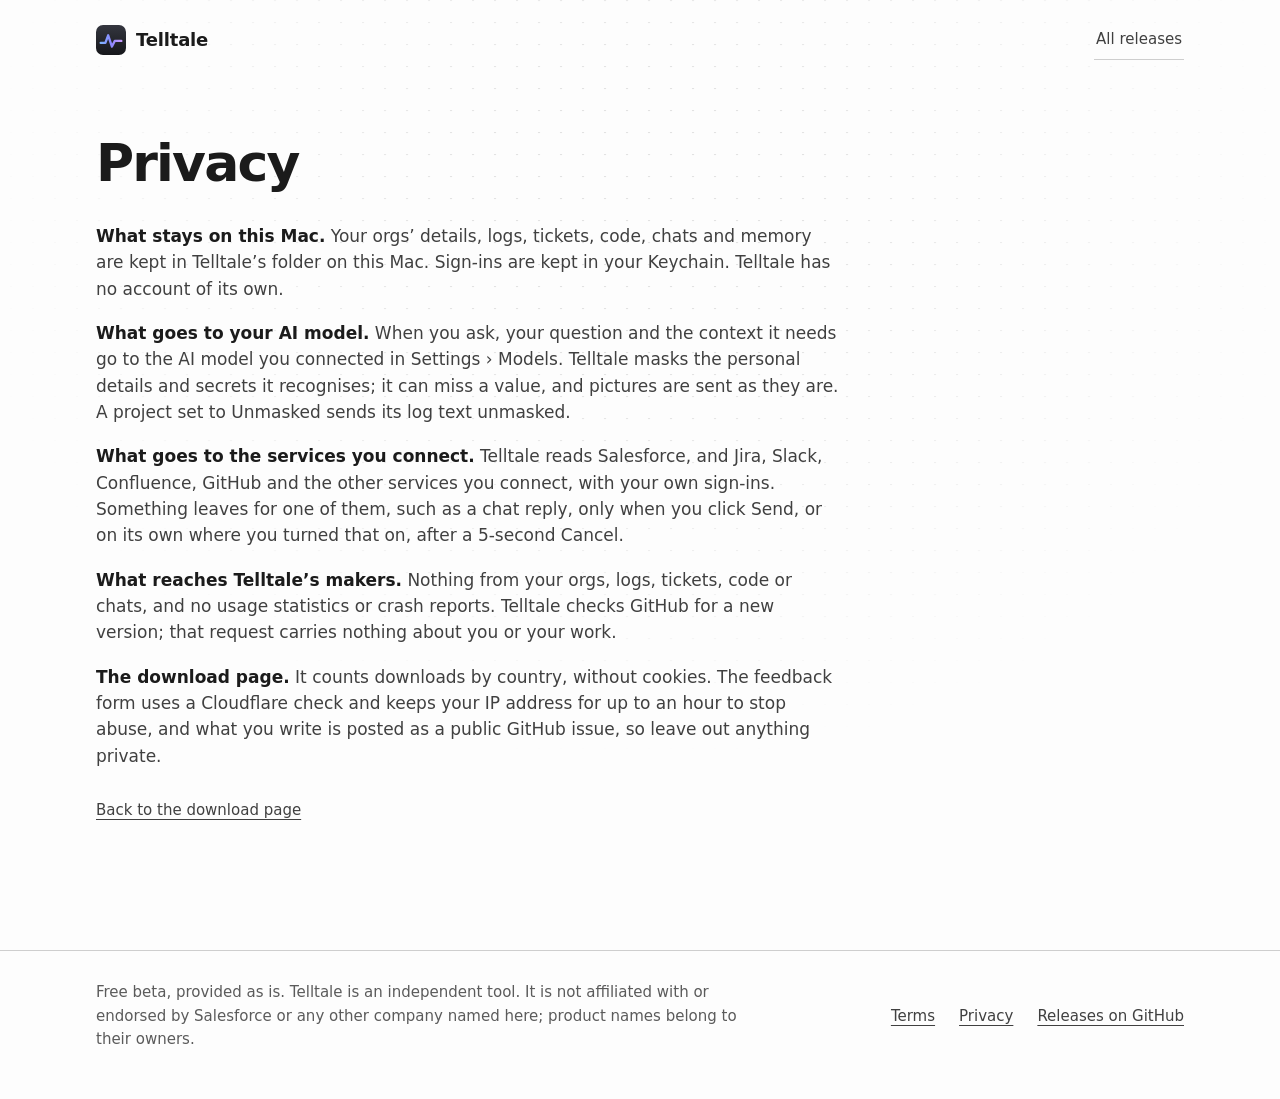
==== docs/privacy.html @ b75dddf7 "Download page: Terms and Privacy pages, footer line and links, feedback notice, counting line Owner " ====
<!doctype html>
<html lang="en">
<head>
<meta charset="utf-8">
<meta name="viewport" content="width=device-width, initial-scale=1">
<title>Privacy — Telltale</title>
<meta name="description" content="Kept on this Mac. Sent only to the AI model and services you connect.">
<meta name="color-scheme" content="light dark">
<link rel="icon" href="favicon.svg" type="image/svg+xml">
<style>
:root{
  --bg:oklch(0.995 0 60); --bg-subtle:oklch(0.968 0 60); --bg-raised:#fff; --bg-muted:oklch(0.93 0 60);
  --fg:oklch(0.22 0 60); --fg-2:oklch(0.37 0 60); --fg-muted:oklch(0.47 0 60);
  --line:oklch(0.85 0 60); --line-subtle:oklch(0.91 0 60);
  --accent:oklch(0.3 0 60); --on-accent:#fff; --accent-tint:oklch(0.3 0 60 / .07);
  --live:oklch(0.58 0.19 280); --live-text:oklch(0.52 0.17 280); --live-tint:oklch(0.58 0.19 280 / .09);
  --danger-text:oklch(0.5 0.14 24); --danger-tint:oklch(0.62 0.14 24 / .1);
  --ok:oklch(0.46 0.085 158); --ok-tint:oklch(0.58 0.09 158 / .1);
  --code-bg:oklch(0.965 0 60);
  --dot:oklch(0.3 0 60 / .13);
  --trace-a:#7FB4FF; --trace-b:#8A86FF; --trace-c:#C79BFF; --glow:rgba(111,107,255,.28);
  --shadow:0 1px 2px oklch(0.2 0 60 / .08),0 24px 60px -12px oklch(0.2 0.05 280 / .28),0 60px 120px -30px oklch(0.3 0.1 280 / .3);
  --font:-apple-system,BlinkMacSystemFont,system-ui,"Segoe UI",sans-serif;
  --mono:ui-monospace,"SF Mono",Menlo,Consolas,monospace;
  --ease:cubic-bezier(.2,.8,.2,1);
}
@media (prefers-color-scheme:dark){:root{
  --bg:oklch(0.225 0 60); --bg-subtle:oklch(0.205 0 60); --bg-raised:oklch(0.258 0 60); --bg-muted:oklch(0.295 0 60);
  --fg:oklch(0.9 0 75); --fg-2:oklch(0.8 0 75); --fg-muted:oklch(0.72 0 70);
  --line:oklch(0.38 0 60); --line-subtle:oklch(0.31 0 60);
  --accent:oklch(0.9 0 60); --on-accent:oklch(0.18 0 60); --accent-tint:oklch(0.9 0 60 / .1);
  --live:oklch(0.7 0.11 282); --live-text:oklch(0.8 0.08 282); --live-tint:oklch(0.7 0.11 282 / .13);
  --danger-text:oklch(0.8 0.09 24); --danger-tint:oklch(0.65 0.13 24 / .14);
  --ok:oklch(0.8 0.09 158); --ok-tint:oklch(0.7 0.095 158 / .14);
  --code-bg:oklch(0.245 0 60);
  --dot:oklch(0.88 0 60 / .16);
  --glow:rgba(138,134,255,.32);
  --shadow:0 1px 0 oklch(1 0 0 / .06) inset,0 30px 80px -10px rgba(0,0,0,.6),0 0 120px -20px rgba(111,107,255,.35);
}}
*{box-sizing:border-box}
html{-webkit-text-size-adjust:100%;scroll-behavior:smooth}
body{margin:0;background:var(--bg);color:var(--fg);font:400 17px/1.55 var(--font);-webkit-font-smoothing:antialiased;overflow-x:hidden}
a{color:inherit}
:focus-visible{outline:2px solid var(--live-text);outline-offset:3px;border-radius:6px}
.wrap{width:100%;max-width:1120px;margin:0 auto;padding:0 16px}
.skip{position:absolute;left:16px;top:-60px;background:var(--accent);color:var(--on-accent);padding:10px 14px;border-radius:8px;z-index:10}
.skip:focus{top:12px}

/* backdrop: dot grid that fades out, like the app's Signal field */
.backdrop{position:absolute;inset:0 0 auto 0;height:900px;z-index:-1;pointer-events:none;
  background:radial-gradient(circle at 50% 0,var(--dot) 1.2px,transparent 1.6px) 0 0/22px 22px;
  -webkit-mask-image:radial-gradient(ellipse 70% 80% at 50% 25%,#000 20%,transparent 75%);mask-image:radial-gradient(ellipse 70% 80% at 50% 25%,#000 20%,transparent 75%)}
header.top{display:flex;align-items:center;justify-content:space-between;padding:20px 0}
.brand{display:flex;align-items:center;gap:10px;font-weight:650;font-size:18px;letter-spacing:-.01em;text-decoration:none}
.brand svg{width:30px;height:30px;display:block}
.toplink{font-size:15px;color:var(--fg-2);text-decoration:none;padding:8px 2px;border-bottom:1px solid var(--line)}
.toplink:hover{color:var(--fg);border-color:var(--fg)}

.hero{text-align:center;padding:clamp(36px,7vw,84px) 0 0;position:relative}
h1{margin:0 auto;font-size:clamp(40px,8.4vw,92px);line-height:1;letter-spacing:-.045em;font-weight:700;max-width:14ch;text-wrap:balance}
h1 .trace{background:linear-gradient(95deg,var(--trace-a),var(--trace-b) 45%,var(--trace-c));-webkit-background-clip:text;background-clip:text;color:transparent;background-size:200% 100%;animation:sheen 7s ease-in-out infinite alternate}
@keyframes sheen{to{background-position:100% 0}}
.lede{margin:22px auto 0;max-width:34em;font-size:clamp(17px,2.2vw,21px);color:var(--fg-2);text-wrap:balance}
.cta{margin:34px auto 0;display:flex;flex-direction:column;align-items:center;gap:10px}
.btn{display:inline-flex;align-items:center;gap:10px;background:var(--accent);color:var(--on-accent);font-weight:600;font-size:18px;text-decoration:none;padding:16px 28px;border-radius:14px;min-height:52px;box-shadow:0 1px 0 oklch(1 0 0 / .2) inset,0 10px 30px -8px var(--glow);transition:transform .18s var(--ease),box-shadow .18s var(--ease)}
.btn:hover{transform:translateY(-2px);box-shadow:0 1px 0 oklch(1 0 0 / .2) inset,0 16px 40px -8px var(--glow)}
.btn:active{transform:translateY(0)}
.btn svg{width:20px;height:20px;flex:none}
.btn .bt{display:flex;flex-direction:column;align-items:flex-start;line-height:1.2;text-align:left}
.btn .bl{font-size:18px;font-weight:650}
.btn small{font-size:13.5px;font-weight:450;opacity:.85;margin-top:2px}
.btn.sec{background:var(--bg-raised);color:var(--fg);border:1px solid var(--line);box-shadow:none}
.btn.sec:hover{border-color:var(--fg-2);box-shadow:none}
.btn[hidden]{display:none}
.dls{display:flex;flex-wrap:wrap;justify-content:center;gap:12px}
.latest{margin:0;display:inline-flex;align-items:center;gap:10px;flex-wrap:wrap;justify-content:center;font-size:16px;color:var(--fg-2);background:var(--bg-subtle);border:1px solid var(--line);border-radius:99px;padding:6px 16px 6px 6px}
.latest b{color:var(--fg);font-weight:650}
.latest .pill{background:var(--live-tint);color:var(--live-text);font-weight:600;font-size:13.5px;padding:3px 12px;border-radius:99px}
.latest .sep{opacity:.5;margin:0 -4px}
.meta{font-size:14.5px;color:var(--fg-muted);min-height:22px;margin:0}
.alt{font-size:15px;margin:0;color:var(--fg-2)}
.alt a{text-underline-offset:3px}
.alt[hidden]{display:none}
.hint{font-size:14px;color:var(--fg-muted);margin:2px 0 0;max-width:38em}

/* the window */
.stage{margin:clamp(40px,6vw,72px) auto 0;perspective:1800px;position:relative;max-width:1100px}
.stage::before{content:"";position:absolute;left:6%;right:6%;top:12%;bottom:-8%;background:radial-gradient(closest-side,var(--glow),transparent);filter:blur(34px);z-index:0}
.win{position:relative;z-index:1;margin:0;text-align:left;background:var(--bg-raised);border:1px solid var(--line);border-radius:14px;box-shadow:var(--shadow);transform:rotateX(var(--rx,0deg)) rotateY(var(--ry,0deg));transition:transform .25s var(--ease);will-change:transform;overflow:hidden}
.win-bar{display:flex;align-items:center;gap:8px;padding:10px 14px;background:var(--bg-subtle);border-bottom:1px solid var(--line-subtle);position:relative}
.lights{display:flex;gap:7px;flex:none}
.lights i{width:12px;height:12px;border-radius:50%;display:block;background:var(--bg-muted);box-shadow:inset 0 0 0 1px var(--line)}
.win-title{font-size:13px;color:var(--fg-muted);margin:0 auto;padding-right:48px}
.win-bar .sweep{position:absolute;left:0;right:0;bottom:-1px;height:2px;background:linear-gradient(90deg,transparent,var(--trace-a),var(--trace-b),var(--trace-c),transparent);background-size:40% 100%;background-repeat:no-repeat;animation:sweep 2.6s linear infinite}
@keyframes sweep{from{background-position:-40% 0}to{background-position:140% 0}}
.slides{position:relative;aspect-ratio:1600/1025;background:var(--bg)}
.slide{position:absolute;inset:0;margin:0;opacity:0;visibility:hidden;transform:translateX(18px) scale(.995);transition:opacity .7s var(--ease),transform .7s var(--ease),visibility 0s .7s}
.slide.on{opacity:1;visibility:visible;transform:none;transition:opacity .7s var(--ease),transform .7s var(--ease)}
.slide img,.shot img{display:block;width:100%;height:auto}
.tabs{display:flex;flex-wrap:wrap;justify-content:center;gap:8px;margin:22px 0 0;padding:0;list-style:none}
.tab{font:inherit;font-size:15px;font-weight:550;color:var(--fg-2);background:var(--bg-subtle);border:1px solid var(--line-subtle);border-radius:99px;padding:8px 18px;min-height:40px;cursor:pointer;position:relative;overflow:hidden}
.tab:hover{border-color:var(--line);color:var(--fg)}
.tab[aria-pressed="true"]{background:var(--bg-raised);border-color:var(--live);color:var(--fg);box-shadow:0 0 0 1px var(--live)}
.tab i{position:absolute;left:0;bottom:0;height:2px;width:0;background:linear-gradient(90deg,var(--trace-a),var(--trace-c))}
.tab[aria-pressed="true"] i{animation:fill var(--dur,6.5s) linear forwards}
.paused .tab i{animation-play-state:paused}
@keyframes fill{to{width:100%}}
.caption{margin:12px 0 0;text-align:center;font-size:16px;color:var(--fg-2);min-height:26px}
.fine-print{margin:6px 0 0;text-align:center;font-size:13.5px;color:var(--fg-muted)}
.feat{display:grid;grid-template-columns:minmax(0,5fr) minmax(0,7fr);gap:28px clamp(28px,5vw,64px);align-items:center;padding:clamp(28px,4vw,52px) 0;border-top:1px solid var(--line)}
.feat.flip .copy{order:2}
.feat h3{margin:0 0 12px;font-size:clamp(24px,3.2vw,34px);line-height:1.1;letter-spacing:-.03em;font-weight:680;text-wrap:balance}
.feat p{margin:0 0 12px;color:var(--fg-2)}
.feat ul{margin:14px 0 0;padding:0;list-style:none;display:grid;gap:8px}
.feat li{padding-left:22px;position:relative;font-size:16px;color:var(--fg-2)}
.feat li::before{content:"";position:absolute;left:2px;top:.62em;width:8px;height:8px;border-radius:50%;background:linear-gradient(135deg,var(--trace-a),var(--trace-c))}
.shot{margin:0;border:1px solid var(--line);border-radius:12px;overflow:hidden;background:var(--bg);box-shadow:0 1px 2px oklch(0.2 0 60 / .06),0 20px 50px -20px oklch(0.2 0.05 280 / .3)}
@media (prefers-color-scheme:dark){.shot{box-shadow:0 20px 50px -20px rgba(0,0,0,.7),0 0 60px -30px rgba(111,107,255,.35)}}
@media (max-width:820px){.feat{grid-template-columns:1fr}.feat.flip .copy{order:0}.win-title{display:none}.tab{padding:6px 14px;font-size:14px}}
section{padding:clamp(64px,9vw,120px) 0 0}
h2{margin:0 0 clamp(24px,4vw,44px);font-size:clamp(28px,4.6vw,48px);line-height:1.05;letter-spacing:-.035em;font-weight:700;max-width:18ch;text-wrap:balance}
.rows{border-top:1px solid var(--line)}
.row{display:grid;grid-template-columns:minmax(0,5fr) minmax(0,7fr);gap:8px 40px;padding:26px 0;border-bottom:1px solid var(--line)}
.row h3{margin:0;font-size:clamp(19px,2.4vw,24px);line-height:1.2;letter-spacing:-.02em;font-weight:650}
.row p{margin:0;color:var(--fg-2);max-width:40em}
.new-head{display:flex;flex-wrap:wrap;align-items:baseline;gap:6px 16px;margin-bottom:22px}
.new-head h2{margin:0}
.ver{font:13.5px var(--mono);color:var(--fg-muted)}
.news{list-style:none;margin:0;padding:0;border-top:1px solid var(--line)}
.news li{padding:15px 0 15px 26px;border-bottom:1px solid var(--line);position:relative;font-size:18px;line-height:1.4;font-weight:500}
.news li::before{content:"";position:absolute;left:2px;top:23px;width:9px;height:9px;border-radius:50%;background:linear-gradient(135deg,var(--trace-a),var(--trace-c))}
.news-note{margin:18px 0 0}
.news-note a{font-weight:600;text-underline-offset:4px}
.steps{display:grid;grid-template-columns:repeat(3,1fr);gap:16px;list-style:none;margin:0;padding:0;counter-reset:s}
.steps li{counter-increment:s;background:var(--bg-subtle);border:1px solid var(--line-subtle);border-radius:16px;padding:22px 22px 24px}
.steps li::before{content:counter(s);display:grid;place-items:center;width:34px;height:34px;border-radius:50%;background:var(--accent);color:var(--on-accent);font-weight:650;margin-bottom:14px}
.steps b{display:block;font-size:19px;letter-spacing:-.01em;margin-bottom:4px}
.steps span{color:var(--fg-2);font-size:16px}
.calm{margin:22px 0 0;color:var(--fg-2);max-width:46em;border-left:3px solid var(--line);padding-left:16px}
footer{margin-top:clamp(72px,10vw,130px);border-top:1px solid var(--line);padding:30px 0 48px;font-size:15px;color:var(--fg-muted)}
footer .wrap{display:flex;flex-wrap:wrap;gap:12px 28px;justify-content:space-between;align-items:center}
footer a{color:var(--fg-2);text-underline-offset:4px}
.foot-note{max-width:44em}
.foot-links{display:flex;flex-wrap:wrap;gap:8px 24px}

.fb{display:grid;grid-template-columns:minmax(0,5fr) minmax(0,7fr);gap:24px 40px;align-items:start}
.fb h2{margin-bottom:14px}
.fb .lead{color:var(--fg-2);margin:0;max-width:30em}
.panel{background:var(--bg-subtle);border:1px solid var(--line-subtle);border-radius:18px;padding:22px}
.rate{border:0;margin:0 0 18px;padding:0;min-width:0}
.rate legend{font-weight:600;margin-bottom:12px;padding:0}
.rate-row{display:grid;grid-template-columns:repeat(5,1fr);gap:8px}
.rate label{position:relative;display:block;cursor:pointer}
.rate input{position:absolute;opacity:0;inset:0;margin:0;cursor:pointer}
.rate span{display:flex;flex-direction:column;align-items:center;gap:6px;padding:12px 4px;border:1px solid var(--line);border-radius:12px;background:var(--bg-raised);font-size:13px;color:var(--fg-muted);text-align:center;line-height:1.2;min-height:76px;transition:transform .18s var(--ease),border-color .18s,background .18s}
.rate span b{font-size:22px;line-height:1;color:var(--fg);font-weight:650;letter-spacing:-.02em}
.rate label:hover span{transform:translateY(-2px);border-color:var(--fg-2)}
.rate input:checked+span{border-color:var(--live);background:var(--live-tint);box-shadow:0 0 0 1px var(--live);color:var(--live-text)}
.rate input:checked+span b{color:var(--live-text)}
.rate input:focus-visible+span{outline:2px solid var(--live-text);outline-offset:3px}
.btn.quiet{background:var(--bg-raised);color:var(--fg);border:1px solid var(--line);box-shadow:none;font-size:16px;padding:12px 20px;min-height:46px}
.btn.quiet:hover{border-color:var(--fg-2);box-shadow:none}
.fb-note{margin:0;font-size:14px;color:var(--fg-muted);max-width:34em}
.priv{margin:14px 0 0;font-size:14px;color:var(--fg-muted);max-width:34em}
.fine{font-size:13.5px;color:var(--fg-muted);margin:0}
.f2{display:grid;grid-template-columns:1fr 1fr;gap:12px}
.fld{display:flex;flex-direction:column;gap:6px;margin-bottom:14px;position:relative}
.fld label{font-weight:600;font-size:14.5px}
.fld input,.fld select,.fld textarea{font:inherit;font-size:16px;color:var(--fg);background:var(--bg-raised);border:1px solid var(--line);border-radius:10px;padding:10px 12px;min-height:44px;width:100%}
.fld textarea{resize:vertical;min-height:110px}
.fld input:focus-visible,.fld select:focus-visible,.fld textarea:focus-visible{outline:2px solid var(--live-text);outline-offset:1px}
.count{align-self:flex-end;font-size:12.5px;color:var(--fg-muted)}
.hp{position:absolute;left:-9999px;width:1px;height:1px;overflow:hidden}
.status{margin:12px 0 0;font-size:14.5px;min-height:20px;color:var(--fg-2)}
.status.err{color:var(--danger-text)}
.thanks{display:flex;flex-direction:column;gap:6px;padding:18px;border-radius:12px;background:var(--ok-tint);color:var(--ok);animation:rise .5s var(--ease) both}
.thanks b{font-size:20px}.thanks a{color:inherit;font-weight:600}
.thanks[hidden],#fb-fields[hidden],.gh[hidden]{display:none}
#fb-send{background:var(--accent);color:var(--on-accent);border-color:transparent}
#fb-send[disabled]{opacity:.6;cursor:progress}
.gh{margin:14px 0 0}#ts-box{margin:0 0 14px}
@media (max-width:560px){.f2{grid-template-columns:1fr}}
@media (max-width:820px){.fb{grid-template-columns:1fr}.rate span{font-size:12px;min-height:70px}.btn.quiet{width:100%;justify-content:center}}
@media (max-width:360px){.rate-row{gap:5px}.rate span{font-size:11px;padding:10px 2px}}
@media (max-width:820px){
  .win-body{grid-template-columns:1fr}
  .log{border-right:0;border-bottom:1px solid var(--line-subtle)}
  .row{grid-template-columns:1fr}
  .steps{grid-template-columns:1fr}
  .win-title{display:none}
  .live{margin-left:auto}
}
@media (max-width:560px){.dls{flex-direction:column;width:100%}.btn{width:100%;justify-content:center;padding:14px 18px}.cta{width:100%}.latest{font-size:15px}}
/* public stats */
.st{display:grid;grid-template-columns:minmax(0,5fr) minmax(0,7fr);gap:24px 40px;align-items:start}
.st h2{margin-bottom:14px}
.st-big{margin:0;font-size:clamp(56px,11vw,104px);line-height:1;letter-spacing:-.05em;font-weight:700;font-variant-numeric:tabular-nums;background:linear-gradient(95deg,var(--trace-a),var(--trace-b) 50%,var(--trace-c));-webkit-background-clip:text;background-clip:text;color:transparent}
.st-sub{margin:10px 0 0;font-size:clamp(17px,2.2vw,21px);color:var(--fg-2)}
.st-ver{margin:18px 0 0;padding:0;list-style:none;display:grid;gap:4px;font-size:14.5px;color:var(--fg-muted)}
.st-ver[hidden]{display:none}
.st-ver b{font:13.5px var(--mono);color:var(--fg-2);font-weight:400;margin-right:8px}
.st-note{margin:16px 0 0;font-size:14px;color:var(--fg-muted);max-width:34em}
.st-list{list-style:none;margin:0;padding:0;display:grid;gap:14px}
.st-row{display:grid;grid-template-columns:minmax(0,1fr) auto;gap:6px 12px;align-items:baseline;font-size:16px}
.st-name{display:flex;gap:10px;align-items:baseline;min-width:0;color:var(--fg)}
.st-name span:first-child{font-size:20px;line-height:1}
.st-name span:last-child{overflow:hidden;text-overflow:ellipsis;white-space:nowrap}
.st-n{font-variant-numeric:tabular-nums;color:var(--fg-2);font-size:15px}
.st-bar{grid-column:1/-1;height:8px;border-radius:99px;background:var(--bg-muted);overflow:hidden}
.st-bar i{display:block;height:100%;min-width:8px;border-radius:99px;background:linear-gradient(90deg,var(--trace-a),var(--trace-c));transform-origin:left;animation:stgrow .9s var(--ease) both}
@keyframes stgrow{from{transform:scaleX(0)}}
.st-cap{margin:0 0 16px;font-weight:600;font-size:14.5px}
@media (max-width:820px){.st{grid-template-columns:1fr}}

@media (prefers-reduced-motion:reduce){
  html{scroll-behavior:auto}
  *,*::before,*::after{animation:none!important;transition:none!important}
  .win{transform:none!important}
}
.legal{max-width:44em;padding:clamp(24px,5vw,56px) 0 0}
.legal h1{margin:0 0 clamp(20px,3vw,32px);font-size:clamp(32px,5.6vw,52px);line-height:1.05;letter-spacing:-.035em;max-width:none;text-wrap:balance;background:none;color:var(--fg)}
.legal p{margin:0 0 18px;color:var(--fg-2)}
.legal ul{margin:0 0 18px;padding-left:1.2em;color:var(--fg-2)}
.legal li{margin:0 0 8px}
.legal p b{color:var(--fg);font-weight:650}
.legal .back{display:inline-block;margin-top:12px;font-size:15px;color:var(--fg-2);text-underline-offset:4px}
</style>
</head>
<body>
<a class="skip" href="#main">Skip to content</a>
<div class="backdrop" aria-hidden="true"></div>
<div class="wrap">
  <header class="top">
    <a class="brand" href="/" aria-label="Telltale, home">
      <svg viewBox="0 0 64 64" aria-hidden="true"><defs><linearGradient id="bg1" x1="0" y1="0" x2="1" y2="0"><stop offset="0" stop-color="#7FB4FF"/><stop offset=".5" stop-color="#8A86FF"/><stop offset="1" stop-color="#C79BFF"/></linearGradient><linearGradient id="bg2" x1="0" y1="0" x2="0" y2="1"><stop offset="0" stop-color="#34363F"/><stop offset="1" stop-color="#16171B"/></linearGradient></defs><rect width="64" height="64" rx="15" fill="url(#bg2)"/><path d="M10 38h10l6-16 8 24 6-12h14" fill="none" stroke="url(#bg1)" stroke-width="5" stroke-linecap="round" stroke-linejoin="round"/></svg>
      Telltale
    </a>
    <a class="toplink" href="https://github.com/ryanStark24/telltale-releases/releases">All releases</a>
  </header>
  <main id="main">
    <article class="legal">
      <h1>Privacy</h1>
      <p><b>What stays on this Mac.</b> Your orgs&rsquo; details, logs, tickets, code, chats and memory are kept in Telltale&rsquo;s folder on this Mac. Sign-ins are kept in your Keychain. Telltale has no account of its own.</p>
      <p><b>What goes to your AI model.</b> When you ask, your question and the context it needs go to the AI model you connected in Settings &rsaquo; Models. Telltale masks the personal details and secrets it recognises; it can miss a value, and pictures are sent as they are. A project set to Unmasked sends its log text unmasked.</p>
      <p><b>What goes to the services you connect.</b> Telltale reads Salesforce, and Jira, Slack, Confluence, GitHub and the other services you connect, with your own sign-ins. Something leaves for one of them, such as a chat reply, only when you click Send, or on its own where you turned that on, after a 5-second Cancel.</p>
      <p><b>What reaches Telltale&rsquo;s makers.</b> Nothing from your orgs, logs, tickets, code or chats, and no usage statistics or crash reports. Telltale checks GitHub for a new version; that request carries nothing about you or your work.</p>
      <p><b>The download page.</b> It counts downloads by country, without cookies. The feedback form uses a Cloudflare check and keeps your IP address for up to an hour to stop abuse, and what you write is posted as a public GitHub issue, so leave out anything private.</p>
      <a class="back" href="/">Back to the download page</a>
    </article>
  </main>
</div>
<footer>
  <div class="wrap">
    <span class="foot-note">Free beta, provided as is. Telltale is an independent tool. It is not affiliated with or endorsed by Salesforce or any other company named here; product names belong to their owners.</span>
    <nav class="foot-links" aria-label="Footer">
      <a href="/terms">Terms</a>
      <a href="/privacy">Privacy</a>
      <a href="https://github.com/ryanStark24/telltale-releases/releases">Releases on GitHub</a>
    </nav>
  </div>
</footer>
</body>
</html>
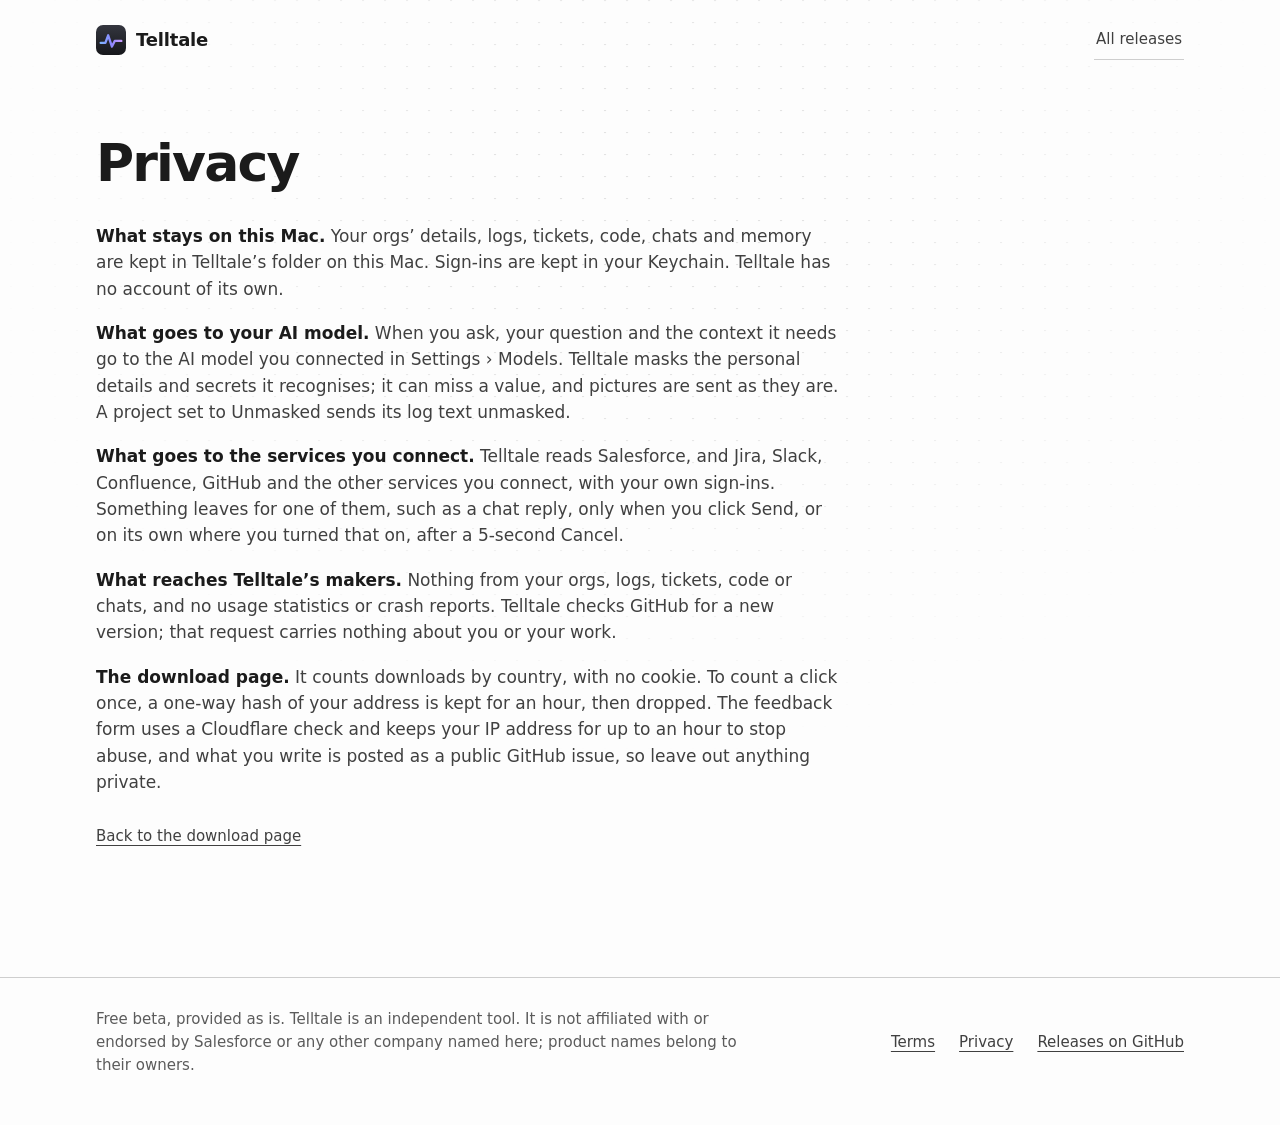
==== commit bc22b6af: "Download page: counting line names the one-hour hashed-address check Co-Authored-By: Claude Opus 5.5" ====
--- a/docs/privacy.html
+++ b/docs/privacy.html
@@ -244,7 +244,7 @@
       <p><b>What goes to your AI model.</b> When you ask, your question and the context it needs go to the AI model you connected in Settings &rsaquo; Models. Telltale masks the personal details and secrets it recognises; it can miss a value, and pictures are sent as they are. A project set to Unmasked sends its log text unmasked.</p>
       <p><b>What goes to the services you connect.</b> Telltale reads Salesforce, and Jira, Slack, Confluence, GitHub and the other services you connect, with your own sign-ins. Something leaves for one of them, such as a chat reply, only when you click Send, or on its own where you turned that on, after a 5-second Cancel.</p>
       <p><b>What reaches Telltale&rsquo;s makers.</b> Nothing from your orgs, logs, tickets, code or chats, and no usage statistics or crash reports. Telltale checks GitHub for a new version; that request carries nothing about you or your work.</p>
-      <p><b>The download page.</b> It counts downloads by country, without cookies. The feedback form uses a Cloudflare check and keeps your IP address for up to an hour to stop abuse, and what you write is posted as a public GitHub issue, so leave out anything private.</p>
+      <p><b>The download page.</b> It counts downloads by country, with no cookie. To count a click once, a one-way hash of your address is kept for an hour, then dropped. The feedback form uses a Cloudflare check and keeps your IP address for up to an hour to stop abuse, and what you write is posted as a public GitHub issue, so leave out anything private.</p>
       <a class="back" href="/">Back to the download page</a>
     </article>
   </main>
